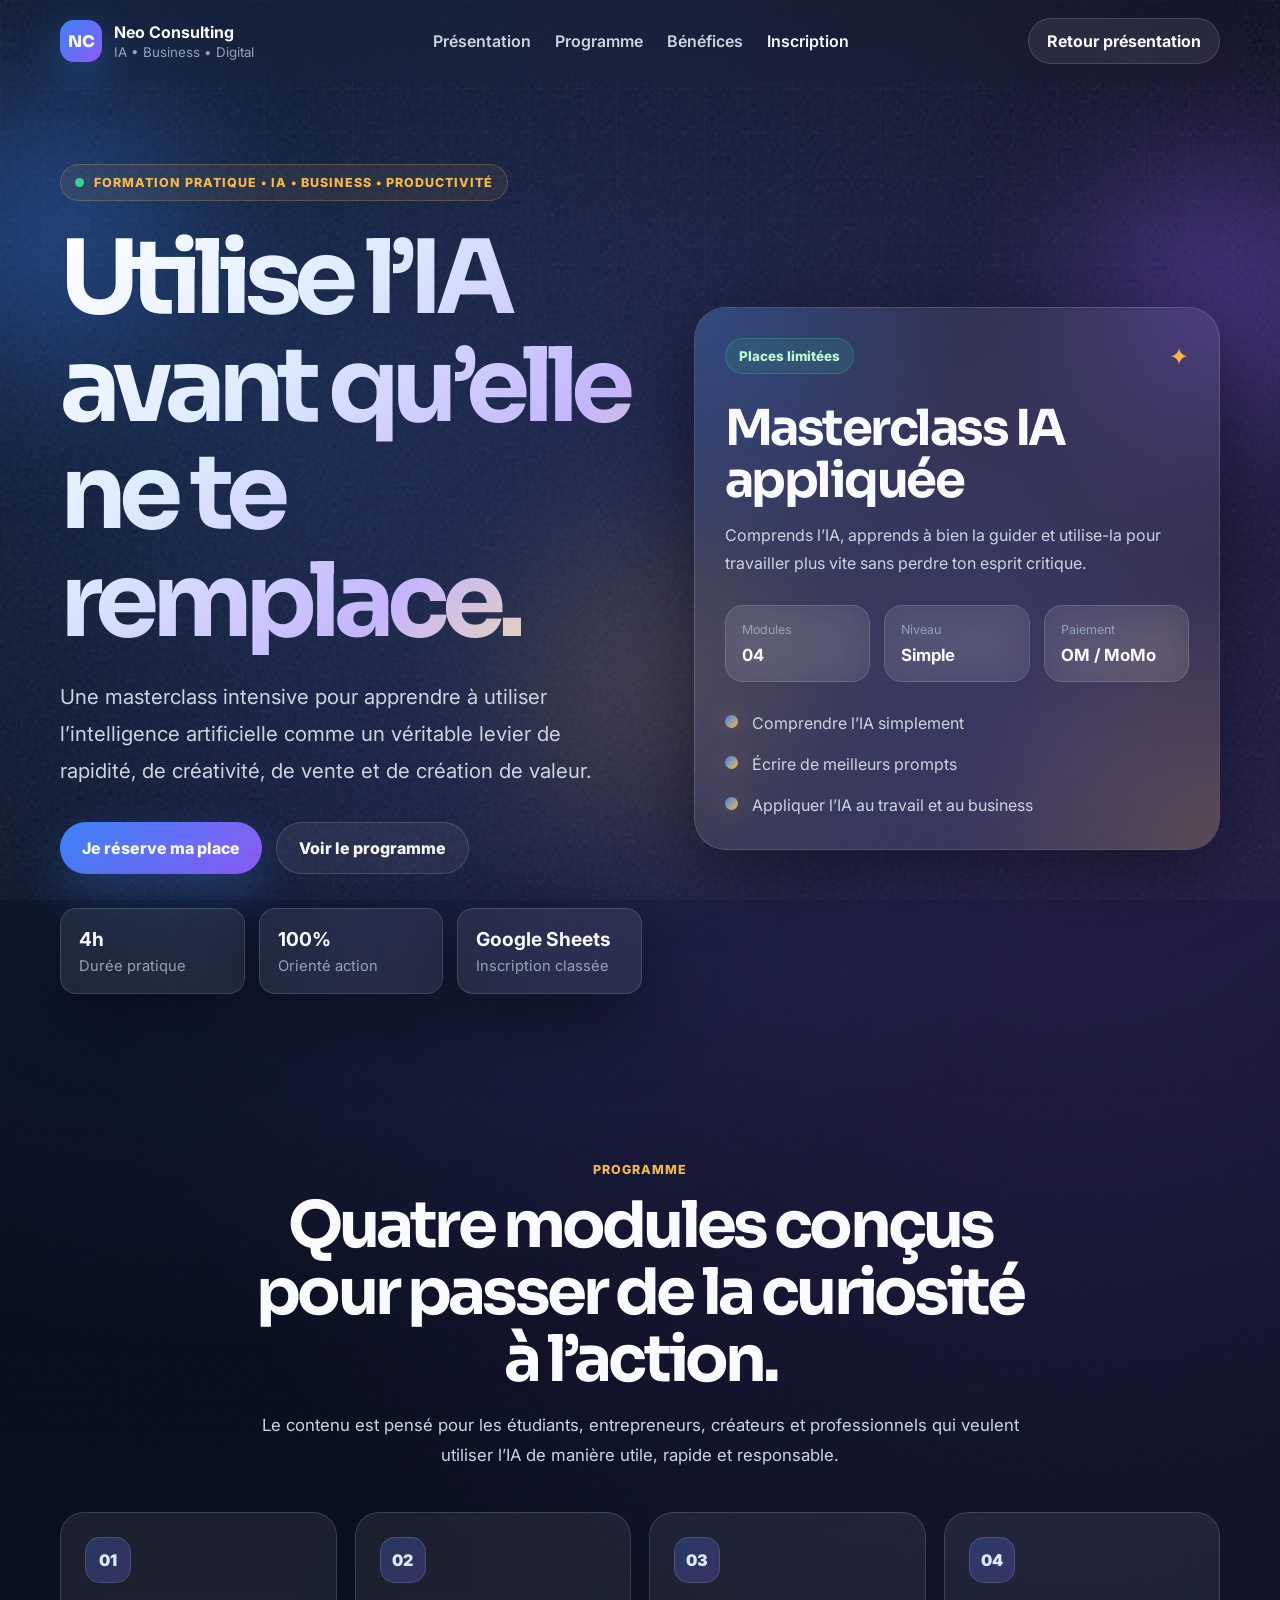
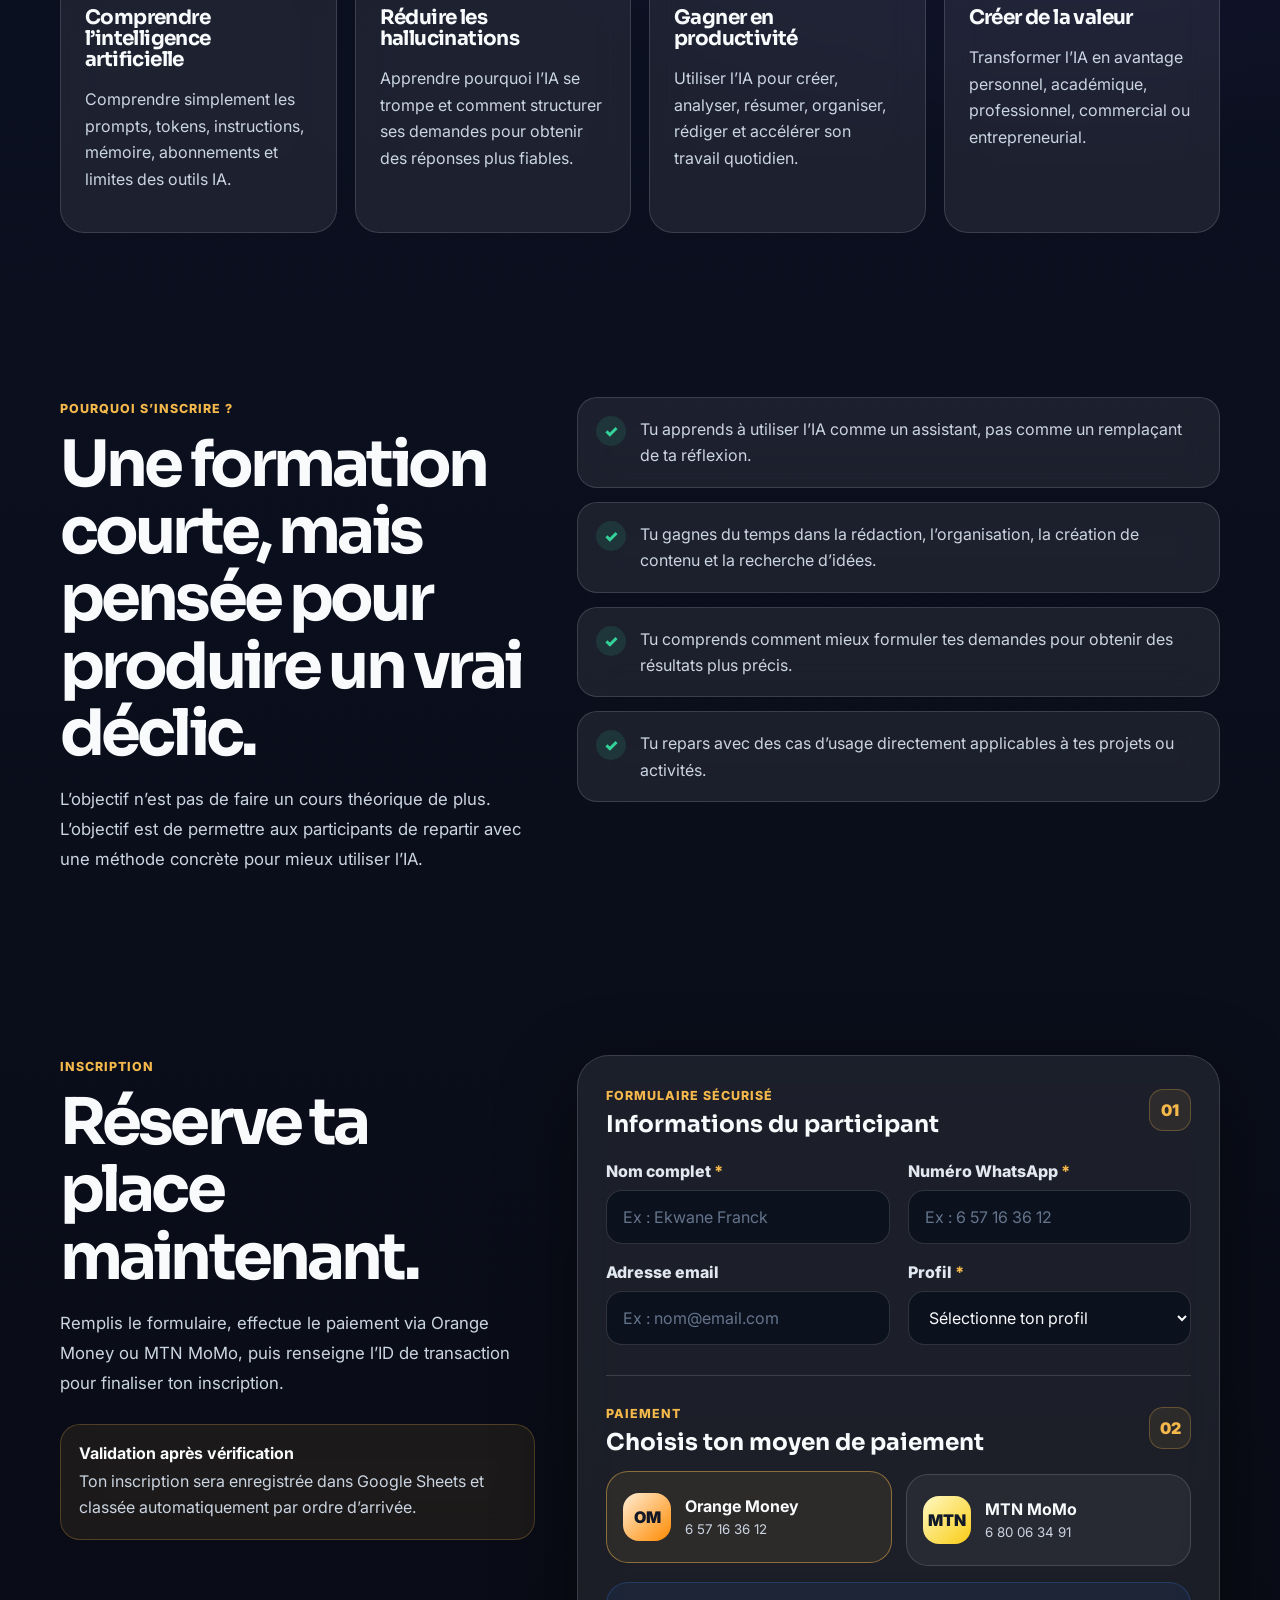
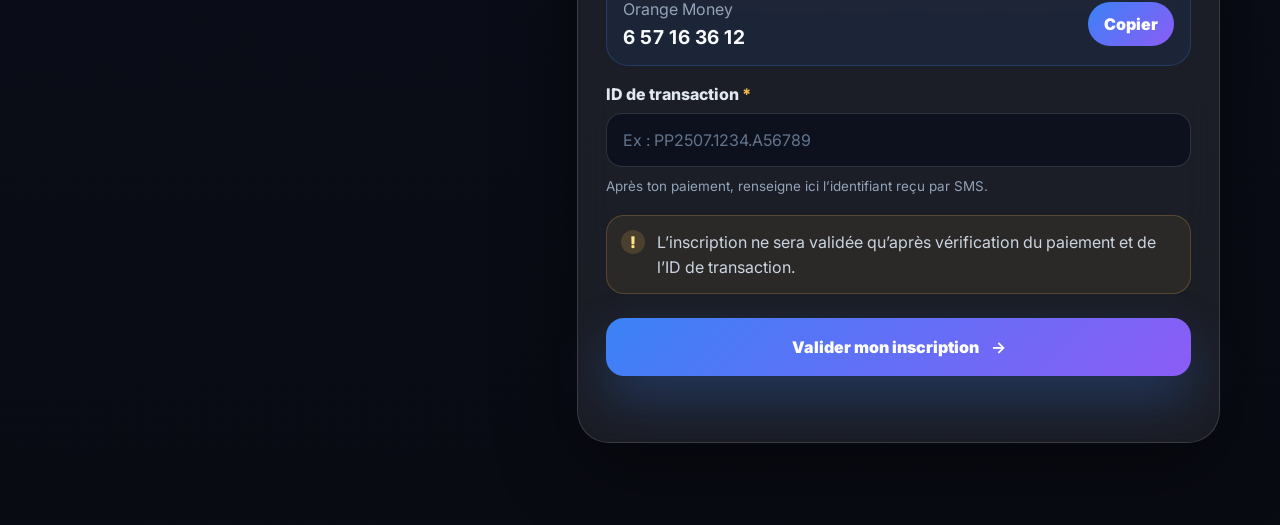
==== inscription.html @ 8761a7e3 "Add files via upload" ====
<!DOCTYPE html>
<html lang="fr">
<head>
  <meta charset="UTF-8" />
  <meta name="viewport" content="width=device-width, initial-scale=1.0" />
  <title>Inscription Neo Consulting — Masterclass IA</title>
  <meta name="description" content="Inscrivez-vous à la masterclass IA pratique pour apprendre à utiliser l’intelligence artificielle comme un outil de productivité, de business et de création de valeur." />
  <link rel="preconnect" href="https://fonts.googleapis.com">
  <link rel="preconnect" href="https://fonts.gstatic.com" crossorigin>
  <link href="https://fonts.googleapis.com/css2?family=Inter:wght@400;500;600;700;800;900&family=Sora:wght@500;600;700;800&display=swap" rel="stylesheet">
  <link rel="stylesheet" href="Style.css" />
</head>
<body>
  <div class="site-noise"></div>
  <div class="orb orb-blue"></div>
  <div class="orb orb-violet"></div>
  <div class="orb orb-gold"></div>

  <header class="nav">
    <a href="#top" class="brand" aria-label="Retour en haut de page">
      <span class="brand-mark">NC</span>
      <span>
        <strong>Neo Consulting</strong>
        <small>IA • Business • Digital</small>
      </span>
    </a>

    <nav class="nav-links" aria-label="Navigation principale">
      <a href="index.html">Présentation</a>
      <a href="index.html#programme">Programme</a>
      <a href="index.html#benefices">Bénéfices</a>
      <a href="inscription.html" class="active">Inscription</a>
    </nav>

    <a href="index.html" class="nav-cta">Retour présentation</a>
  </header>

  <main id="top">
    <section class="hero section">
      <div class="hero-content reveal">
        <div class="eyebrow">
          <span class="pulse-dot"></span>
          Formation pratique • IA • Business • Productivité
        </div>

        <h1>Utilise l’IA avant qu’elle ne te remplace.</h1>

        <p class="hero-lead">
          Une masterclass intensive pour apprendre à utiliser l’intelligence artificielle comme un véritable levier de rapidité, de créativité, de vente et de création de valeur.
        </p>

        <div class="hero-actions">
          <a href="#inscription" class="btn btn-primary">Je réserve ma place</a>
          <a href="#programme" class="btn btn-secondary">Voir le programme</a>
        </div>

        <div class="trust-row" aria-label="Informations principales de la formation">
          <div>
            <strong>4h</strong>
            <span>Durée pratique</span>
          </div>
          <div>
            <strong>100%</strong>
            <span>Orienté action</span>
          </div>
          <div>
            <strong>Google Sheets</strong>
            <span>Inscription classée</span>
          </div>
        </div>
      </div>

      <aside class="hero-card reveal">
        <div class="card-glow"></div>
        <div class="hero-card-header">
          <span class="status-pill">Places limitées</span>
          <span class="spark">✦</span>
        </div>

        <h2>Masterclass IA appliquée</h2>
        <p>Comprends l’IA, apprends à bien la guider et utilise-la pour travailler plus vite sans perdre ton esprit critique.</p>

        <div class="mini-dashboard">
          <div class="metric-card">
            <span>Modules</span>
            <strong>04</strong>
          </div>
          <div class="metric-card">
            <span>Niveau</span>
            <strong>Simple</strong>
          </div>
          <div class="metric-card">
            <span>Paiement</span>
            <strong>OM / MoMo</strong>
          </div>
        </div>

        <div class="timeline">
          <div>
            <span></span>
            <p>Comprendre l’IA simplement</p>
          </div>
          <div>
            <span></span>
            <p>Écrire de meilleurs prompts</p>
          </div>
          <div>
            <span></span>
            <p>Appliquer l’IA au travail et au business</p>
          </div>
        </div>
      </aside>
    </section>

    <section id="programme" class="section reveal">
      <div class="section-heading">
        <span class="section-tag">Programme</span>
        <h2>Quatre modules conçus pour passer de la curiosité à l’action.</h2>
        <p>Le contenu est pensé pour les étudiants, entrepreneurs, créateurs et professionnels qui veulent utiliser l’IA de manière utile, rapide et responsable.</p>
      </div>

      <div class="module-grid">
        <article class="module-card">
          <span class="module-icon">01</span>
          <h3>Comprendre l’intelligence artificielle</h3>
          <p>Comprendre simplement les prompts, tokens, instructions, mémoire, abonnements et limites des outils IA.</p>
        </article>
        <article class="module-card">
          <span class="module-icon">02</span>
          <h3>Réduire les hallucinations</h3>
          <p>Apprendre pourquoi l’IA se trompe et comment structurer ses demandes pour obtenir des réponses plus fiables.</p>
        </article>
        <article class="module-card">
          <span class="module-icon">03</span>
          <h3>Gagner en productivité</h3>
          <p>Utiliser l’IA pour créer, analyser, résumer, organiser, rédiger et accélérer son travail quotidien.</p>
        </article>
        <article class="module-card">
          <span class="module-icon">04</span>
          <h3>Créer de la valeur</h3>
          <p>Transformer l’IA en avantage personnel, académique, professionnel, commercial ou entrepreneurial.</p>
        </article>
      </div>
    </section>

    <section id="benefices" class="section split-section reveal">
      <div>
        <span class="section-tag">Pourquoi s’inscrire ?</span>
        <h2>Une formation courte, mais pensée pour produire un vrai déclic.</h2>
        <p class="muted">
          L’objectif n’est pas de faire un cours théorique de plus. L’objectif est de permettre aux participants de repartir avec une méthode concrète pour mieux utiliser l’IA.
        </p>
      </div>

      <div class="benefit-list">
        <div class="benefit-item">
          <span>✓</span>
          <p>Tu apprends à utiliser l’IA comme un assistant, pas comme un remplaçant de ta réflexion.</p>
        </div>
        <div class="benefit-item">
          <span>✓</span>
          <p>Tu gagnes du temps dans la rédaction, l’organisation, la création de contenu et la recherche d’idées.</p>
        </div>
        <div class="benefit-item">
          <span>✓</span>
          <p>Tu comprends comment mieux formuler tes demandes pour obtenir des résultats plus précis.</p>
        </div>
        <div class="benefit-item">
          <span>✓</span>
          <p>Tu repars avec des cas d’usage directement applicables à tes projets ou activités.</p>
        </div>
      </div>
    </section>

    <section id="inscription" class="section registration-section reveal">
      <div class="registration-copy">
        <span class="section-tag">Inscription</span>
        <h2>Réserve ta place maintenant.</h2>
        <p>
          Remplis le formulaire, effectue le paiement via Orange Money ou MTN MoMo, puis renseigne l’ID de transaction pour finaliser ton inscription.
        </p>

        <div class="security-note">
          <strong>Validation après vérification</strong>
          <span>Ton inscription sera enregistrée dans Google Sheets et classée automatiquement par ordre d’arrivée.</span>
        </div>
      </div>

      <form id="registrationForm" class="form-card" novalidate>
        <div class="form-header">
          <div>
            <span class="form-kicker">Formulaire sécurisé</span>
            <h3>Informations du participant</h3>
          </div>
          <span class="form-step">01</span>
        </div>

        <div class="form-grid">
          <div class="field-group">
            <label for="fullName">Nom complet <span>*</span></label>
            <input type="text" id="fullName" name="fullName" placeholder="Ex : Ekwane Franck" required />
            <small class="error-message">Le nom complet est obligatoire.</small>
          </div>

          <div class="field-group">
            <label for="whatsapp">Numéro WhatsApp <span>*</span></label>
            <input type="tel" id="whatsapp" name="whatsapp" placeholder="Ex : 6 57 16 36 12" required />
            <small class="error-message">Le numéro WhatsApp est obligatoire.</small>
          </div>

          <div class="field-group">
            <label for="email">Adresse email</label>
            <input type="email" id="email" name="email" placeholder="Ex : nom@email.com" />
            <small class="error-message">Entre une adresse email valide.</small>
          </div>

          <div class="field-group">
            <label for="profile">Profil <span>*</span></label>
            <select id="profile" name="profile" required>
              <option value="">Sélectionne ton profil</option>
              <option>Étudiant(e)</option>
              <option>Entrepreneur(e)</option>
              <option>Salarié(e)</option>
              <option>Créateur / créatrice de contenu</option>
              <option>Autre</option>
            </select>
            <small class="error-message">Le profil est obligatoire.</small>
          </div>
        </div>

        <div class="payment-panel">
          <div class="payment-header">
            <div>
              <span class="form-kicker">Paiement</span>
              <h3>Choisis ton moyen de paiement</h3>
            </div>
            <span class="form-step">02</span>
          </div>

          <div class="payment-options" role="radiogroup" aria-label="Mode de paiement">
            <label class="payment-card active" data-provider="Orange Money">
              <input type="radio" name="paymentMethod" value="Orange Money" checked required />
              <span class="payment-logo orange">OM</span>
              <span>
                <strong>Orange Money</strong>
                <small>6 57 16 36 12</small>
              </span>
            </label>

            <label class="payment-card" data-provider="MTN Mobile Money">
              <input type="radio" name="paymentMethod" value="MTN Mobile Money" required />
              <span class="payment-logo mtn">MTN</span>
              <span>
                <strong>MTN MoMo</strong>
                <small>6 80 06 34 91</small>
              </span>
            </label>
          </div>

          <div class="copy-box">
            <div>
              <span id="selectedPaymentName">Orange Money</span>
              <strong id="selectedPaymentNumber">6 57 16 36 12</strong>
            </div>
            <button type="button" id="copyButton" class="copy-btn">Copier</button>
          </div>

          <div class="field-group transaction-field">
            <label for="transactionId">ID de transaction <span>*</span></label>
            <input type="text" id="transactionId" name="transactionId" placeholder="Ex : PP2507.1234.A56789" required />
            <small class="help-text">Après ton paiement, renseigne ici l’identifiant reçu par SMS.</small>
            <small class="error-message">L’ID de transaction est obligatoire pour valider l’inscription.</small>
          </div>

          <input type="hidden" id="paymentNumber" name="paymentNumber" value="6 57 16 36 12" />

          <div class="payment-warning">
            <span>!</span>
            <p>L’inscription ne sera validée qu’après vérification du paiement et de l’ID de transaction.</p>
          </div>
        </div>

        <button type="submit" class="submit-btn">
          <span>Valider mon inscription</span>
          <strong>→</strong>
        </button>

        <p id="formStatus" class="form-status" role="status" aria-live="polite"></p>
      </form>
    </section>
  </main>


  <script src="Config.js"></script>
  <script src="Script.js"></script>
</body>
</html>
---- Style.css ----
/* Neo Consulting — Design premium sombre IA / business */
:root {
  --bg: #070B16;
  --bg-2: #0B1020;
  --panel: rgba(255, 255, 255, 0.075);
  --panel-strong: rgba(255, 255, 255, 0.11);
  --border: rgba(255, 255, 255, 0.14);
  --border-strong: rgba(255, 255, 255, 0.25);
  --text: #F8FAFC;
  --muted: #CBD5E1;
  --soft: #94A3B8;
  --blue: #3B82F6;
  --violet: #8B5CF6;
  --gold: #F5B84B;
  --orange: #FF8A00;
  --yellow: #FACC15;
  --danger: #FB7185;
  --success: #34D399;
  --shadow: 0 24px 80px rgba(0, 0, 0, 0.45);
  --radius-xl: 32px;
  --radius-lg: 24px;
  --radius-md: 16px;
  --max-width: 1160px;
}

* { box-sizing: border-box; }
html { scroll-behavior: smooth; }

body {
  margin: 0;
  font-family: "Inter", system-ui, -apple-system, BlinkMacSystemFont, "Segoe UI", sans-serif;
  background:
    radial-gradient(circle at 20% 10%, rgba(59, 130, 246, 0.22), transparent 28%),
    radial-gradient(circle at 84% 20%, rgba(139, 92, 246, 0.24), transparent 32%),
    linear-gradient(180deg, #070B16 0%, #0B1020 45%, #090B13 100%);
  color: var(--text);
  overflow-x: hidden;
}

body::before {
  content: "";
  position: fixed;
  inset: 0;
  pointer-events: none;
  background-image:
    linear-gradient(rgba(255,255,255,0.025) 1px, transparent 1px),
    linear-gradient(90deg, rgba(255,255,255,0.025) 1px, transparent 1px);
  background-size: 44px 44px;
  mask-image: linear-gradient(to bottom, black, transparent 75%);
}

a { color: inherit; text-decoration: none; }
button, input, select { font: inherit; }

.site-noise {
  position: fixed;
  inset: 0;
  pointer-events: none;
  opacity: 0.08;
  background-image: url("data:image/svg+xml,%3Csvg viewBox='0 0 256 256' xmlns='http://www.w3.org/2000/svg'%3E%3Cfilter id='noiseFilter'%3E%3CfeTurbulence type='fractalNoise' baseFrequency='0.8' numOctaves='3' stitchTiles='stitch'/%3E%3C/filter%3E%3Crect width='100%25' height='100%25' filter='url(%23noiseFilter)'/%3E%3C/svg%3E");
}

.orb {
  position: fixed;
  width: 280px;
  height: 280px;
  border-radius: 999px;
  filter: blur(80px);
  opacity: 0.35;
  pointer-events: none;
}

.orb-blue { top: 90px; left: -90px; background: var(--blue); }
.orb-violet { top: 150px; right: -90px; background: var(--violet); }
.orb-gold { bottom: 80px; left: 40%; background: rgba(245, 184, 75, 0.45); }

.nav {
  position: sticky;
  top: 0;
  z-index: 50;
  max-width: calc(var(--max-width) + 48px);
  margin: 0 auto;
  padding: 18px 24px;
  display: flex;
  align-items: center;
  justify-content: space-between;
  backdrop-filter: blur(18px);
}

.brand { display: inline-flex; align-items: center; gap: 12px; }

.brand-mark {
  width: 42px;
  height: 42px;
  display: grid;
  place-items: center;
  border-radius: 14px;
  background: linear-gradient(135deg, var(--blue), var(--violet));
  box-shadow: 0 14px 40px rgba(59, 130, 246, 0.35);
  font-family: "Sora", sans-serif;
  font-weight: 800;
}

.brand strong, .brand small { display: block; }
.brand small { color: var(--soft); margin-top: 2px; }

.nav-links {
  display: flex;
  align-items: center;
  gap: 24px;
  color: var(--muted);
  font-weight: 600;
}

.nav-links a:hover { color: var(--text); }

.nav-cta {
  padding: 12px 18px;
  border-radius: 999px;
  background: rgba(255, 255, 255, 0.08);
  border: 1px solid var(--border);
  font-weight: 700;
}

.section {
  width: min(var(--max-width), calc(100% - 40px));
  margin: 0 auto;
  padding: 82px 0;
  position: relative;
}

.hero {
  min-height: calc(100vh - 88px);
  display: grid;
  grid-template-columns: 1.05fr 0.95fr;
  gap: 52px;
  align-items: center;
}

.eyebrow, .section-tag, .form-kicker {
  color: var(--gold);
  font-weight: 800;
  letter-spacing: 0.08em;
  text-transform: uppercase;
  font-size: 0.78rem;
}

.eyebrow {
  display: inline-flex;
  align-items: center;
  gap: 10px;
  padding: 10px 14px;
  border: 1px solid rgba(245, 184, 75, 0.25);
  border-radius: 999px;
  background: rgba(245, 184, 75, 0.08);
}

.pulse-dot {
  width: 9px;
  height: 9px;
  border-radius: 999px;
  background: var(--success);
  box-shadow: 0 0 0 rgba(52, 211, 153, 0.65);
  animation: pulse 1.8s infinite;
}

@keyframes pulse {
  0% { box-shadow: 0 0 0 0 rgba(52, 211, 153, 0.55); }
  70% { box-shadow: 0 0 0 12px rgba(52, 211, 153, 0); }
  100% { box-shadow: 0 0 0 0 rgba(52, 211, 153, 0); }
}

h1, h2, h3 {
  font-family: "Sora", "Inter", sans-serif;
  line-height: 1.05;
  margin: 0;
}

h1 {
  font-size: clamp(3rem, 8vw, 6.6rem);
  letter-spacing: -0.075em;
  margin: 24px 0;
  background: linear-gradient(135deg, #ffffff, #dbeafe 36%, #c4b5fd 70%, #fde68a);
  -webkit-background-clip: text;
  color: transparent;
}

.hero-lead {
  font-size: clamp(1.05rem, 2vw, 1.28rem);
  line-height: 1.8;
  color: var(--muted);
  max-width: 660px;
  margin: 0 0 32px;
}

.hero-actions { display: flex; flex-wrap: wrap; gap: 14px; }

.btn {
  display: inline-flex;
  align-items: center;
  justify-content: center;
  min-height: 52px;
  padding: 0 22px;
  border-radius: 999px;
  font-weight: 800;
  transition: transform 0.25s ease, border-color 0.25s ease, background 0.25s ease;
}

.btn:hover, .submit-btn:hover, .copy-btn:hover, .nav-cta:hover { transform: translateY(-2px); }

.btn-primary {
  background: linear-gradient(135deg, var(--blue), var(--violet));
  box-shadow: 0 20px 48px rgba(59, 130, 246, 0.3);
}

.btn-secondary {
  border: 1px solid var(--border);
  background: rgba(255, 255, 255, 0.06);
}

.trust-row {
  display: grid;
  grid-template-columns: repeat(3, minmax(0, 1fr));
  gap: 14px;
  margin-top: 34px;
  max-width: 620px;
}

.trust-row div, .metric-card, .module-card, .form-card, .hero-card, .security-note, .benefit-item {
  border: 1px solid var(--border);
  background: var(--panel);
  backdrop-filter: blur(18px);
  box-shadow: var(--shadow);
}

.trust-row div { padding: 18px; border-radius: var(--radius-md); }
.trust-row strong { display: block; font-size: 1.2rem; }
.trust-row span { color: var(--soft); font-size: 0.92rem; margin-top: 6px; display: block; }

.hero-card {
  position: relative;
  border-radius: var(--radius-xl);
  padding: 30px;
  overflow: hidden;
}

.card-glow {
  position: absolute;
  inset: -1px;
  background:
    radial-gradient(circle at top left, rgba(59, 130, 246, 0.25), transparent 35%),
    radial-gradient(circle at bottom right, rgba(245, 184, 75, 0.18), transparent 35%);
  pointer-events: none;
}

.hero-card > *:not(.card-glow) { position: relative; }

.hero-card-header, .form-header, .payment-header {
  display: flex;
  align-items: center;
  justify-content: space-between;
  gap: 16px;
}

.status-pill {
  padding: 9px 13px;
  border-radius: 999px;
  background: rgba(52, 211, 153, 0.12);
  border: 1px solid rgba(52, 211, 153, 0.24);
  color: #bbf7d0;
  font-weight: 800;
  font-size: 0.84rem;
}

.spark { color: var(--gold); font-size: 1.5rem; }

.hero-card h2 {
  font-size: clamp(2rem, 4vw, 3.1rem);
  letter-spacing: -0.05em;
  margin: 28px 0 14px;
}

.hero-card p { color: var(--muted); line-height: 1.7; }

.mini-dashboard { display: grid; grid-template-columns: repeat(3, 1fr); gap: 14px; margin: 28px 0; }

.metric-card { box-shadow: none; border-radius: 18px; padding: 16px; }
.metric-card span { display: block; color: var(--soft); font-size: 0.78rem; margin-bottom: 8px; }
.metric-card strong { font-size: 1.05rem; }

.timeline { display: grid; gap: 14px; margin-top: 24px; }
.timeline div { display: flex; gap: 14px; align-items: flex-start; }

.timeline span {
  width: 13px;
  height: 13px;
  border-radius: 999px;
  flex: 0 0 auto;
  margin-top: 5px;
  background: linear-gradient(135deg, var(--blue), var(--gold));
  box-shadow: 0 0 24px rgba(245, 184, 75, 0.35);
}

.timeline p { margin: 0; }

.section-heading { text-align: center; max-width: 780px; margin: 0 auto 42px; }

.section-heading h2, .split-section h2, .registration-copy h2 {
  font-size: clamp(2.1rem, 5vw, 4.2rem);
  letter-spacing: -0.06em;
  margin: 14px 0;
}

.section-heading p, .muted, .registration-copy p {
  color: var(--muted);
  line-height: 1.8;
  font-size: 1.05rem;
}

.module-grid { display: grid; grid-template-columns: repeat(4, 1fr); gap: 18px; }

.module-card {
  border-radius: var(--radius-lg);
  padding: 24px;
  min-height: 270px;
  box-shadow: none;
  transition: transform 0.25s ease, border-color 0.25s ease, background 0.25s ease;
}

.module-card:hover {
  transform: translateY(-8px);
  border-color: rgba(245, 184, 75, 0.34);
  background: var(--panel-strong);
}

.module-icon {
  width: 46px;
  height: 46px;
  border-radius: 15px;
  display: grid;
  place-items: center;
  background: linear-gradient(135deg, rgba(59, 130, 246, 0.25), rgba(139, 92, 246, 0.25));
  border: 1px solid var(--border);
  color: #dbeafe;
  font-weight: 900;
  margin-bottom: 24px;
}

.module-card h3 { font-size: 1.25rem; letter-spacing: -0.03em; margin-bottom: 14px; }
.module-card p { color: var(--muted); line-height: 1.65; }

.split-section, .registration-section {
  display: grid;
  grid-template-columns: 0.85fr 1.15fr;
  gap: 42px;
  align-items: start;
}

.benefit-list { display: grid; gap: 14px; }

.benefit-item {
  box-shadow: none;
  border-radius: 20px;
  padding: 18px;
  display: flex;
  gap: 14px;
  align-items: flex-start;
}

.benefit-item span {
  width: 30px;
  height: 30px;
  border-radius: 999px;
  display: grid;
  place-items: center;
  flex: 0 0 auto;
  background: rgba(52, 211, 153, 0.12);
  color: var(--success);
  font-weight: 900;
}

.benefit-item p { color: var(--muted); line-height: 1.65; margin: 0; }

.security-note {
  box-shadow: none;
  margin-top: 26px;
  padding: 18px;
  border-radius: 20px;
  display: grid;
  gap: 6px;
  border-color: rgba(245, 184, 75, 0.24);
  background: rgba(245, 184, 75, 0.075);
}

.security-note span { color: var(--muted); line-height: 1.6; }

.form-card { border-radius: var(--radius-xl); padding: 28px; }

.form-step {
  width: 42px;
  height: 42px;
  border-radius: 14px;
  display: grid;
  place-items: center;
  color: var(--gold);
  border: 1px solid rgba(245, 184, 75, 0.28);
  background: rgba(245, 184, 75, 0.08);
  font-weight: 900;
}

.form-header h3, .payment-header h3 { margin-top: 8px; font-size: 1.45rem; }

.form-grid {
  display: grid;
  grid-template-columns: repeat(2, 1fr);
  gap: 18px;
  margin-top: 24px;
}

.field-group { display: grid; gap: 9px; }
.field-group label { font-weight: 800; color: #e2e8f0; }
.field-group label span { color: var(--gold); }

input, select {
  width: 100%;
  min-height: 54px;
  border-radius: 16px;
  border: 1px solid var(--border);
  background: rgba(8, 13, 27, 0.72);
  color: var(--text);
  padding: 0 16px;
  outline: none;
  transition: border-color 0.2s ease, box-shadow 0.2s ease, background 0.2s ease;
}

input::placeholder { color: #64748b; }

input:focus, select:focus {
  border-color: rgba(59, 130, 246, 0.75);
  box-shadow: 0 0 0 4px rgba(59, 130, 246, 0.14);
  background: rgba(8, 13, 27, 0.95);
}

.field-group.invalid input, .field-group.invalid select {
  border-color: rgba(251, 113, 133, 0.75);
  box-shadow: 0 0 0 4px rgba(251, 113, 133, 0.12);
}

.error-message { color: var(--danger); display: none; font-size: 0.84rem; }
.field-group.invalid .error-message { display: block; }

.help-text { color: var(--soft); font-size: 0.84rem; line-height: 1.55; }

.payment-panel {
  margin-top: 30px;
  padding-top: 26px;
  border-top: 1px solid var(--border);
}

.payment-options { display: grid; grid-template-columns: repeat(2, 1fr); gap: 14px; margin-top: 20px; }

.payment-card {
  min-height: 92px;
  border-radius: 22px;
  border: 1px solid var(--border);
  background: rgba(255, 255, 255, 0.055);
  padding: 16px;
  display: flex;
  align-items: center;
  gap: 14px;
  cursor: pointer;
  transition: transform 0.22s ease, border-color 0.22s ease, background 0.22s ease;
}

.payment-card:hover, .payment-card.active {
  transform: translateY(-3px);
  border-color: rgba(245, 184, 75, 0.48);
  background: rgba(245, 184, 75, 0.08);
}

.payment-card input {
  position: absolute;
  opacity: 0;
  pointer-events: none;
}

.payment-logo {
  width: 48px;
  height: 48px;
  border-radius: 16px;
  display: grid;
  place-items: center;
  font-weight: 900;
  color: #111827;
  flex: 0 0 auto;
}

.payment-logo.orange { background: linear-gradient(135deg, #ffedd5, var(--orange)); }
.payment-logo.mtn { background: linear-gradient(135deg, #fef9c3, var(--yellow)); }

.payment-card strong, .payment-card small { display: block; }
.payment-card small { color: var(--muted); margin-top: 5px; }

.copy-box {
  margin: 16px 0 18px;
  border: 1px solid rgba(59, 130, 246, 0.24);
  background: rgba(59, 130, 246, 0.08);
  border-radius: 22px;
  padding: 16px;
  display: flex;
  align-items: center;
  justify-content: space-between;
  gap: 14px;
}

.copy-box span { color: var(--soft); display: block; margin-bottom: 6px; }
.copy-box strong { font-size: 1.2rem; letter-spacing: 0.03em; }

.copy-btn {
  border: 0;
  border-radius: 999px;
  padding: 12px 16px;
  background: linear-gradient(135deg, var(--blue), var(--violet));
  color: white;
  font-weight: 900;
  cursor: pointer;
  transition: transform 0.22s ease, opacity 0.22s ease;
}

.copy-btn.copied { background: linear-gradient(135deg, var(--success), #22c55e); }
.transaction-field { margin-top: 14px; }

.payment-warning {
  margin: 18px 0 0;
  display: flex;
  gap: 12px;
  align-items: flex-start;
  color: #fde68a;
  background: rgba(245, 184, 75, 0.075);
  border: 1px solid rgba(245, 184, 75, 0.22);
  border-radius: 18px;
  padding: 14px;
}

.payment-warning span {
  width: 24px;
  height: 24px;
  border-radius: 999px;
  display: grid;
  place-items: center;
  background: rgba(245, 184, 75, 0.16);
  font-weight: 900;
  flex: 0 0 auto;
}

.payment-warning p { color: var(--muted); line-height: 1.55; margin: 0; }

.submit-btn {
  margin-top: 24px;
  width: 100%;
  min-height: 58px;
  border: 0;
  border-radius: 18px;
  color: white;
  cursor: pointer;
  font-weight: 900;
  display: flex;
  justify-content: center;
  gap: 12px;
  align-items: center;
  background: linear-gradient(135deg, var(--blue), var(--violet));
  box-shadow: 0 22px 52px rgba(59, 130, 246, 0.28);
  transition: transform 0.22s ease, opacity 0.22s ease;
}

.submit-btn:disabled {
  opacity: 0.55;
  cursor: not-allowed;
  transform: none;
}

.form-status {
  min-height: 24px;
  margin: 14px 0 0;
  color: var(--muted);
  text-align: center;
  line-height: 1.55;
}

.form-status.success { color: var(--success); }
.form-status.error { color: var(--danger); }

.mobile-sticky-cta {
  position: fixed;
  left: 16px;
  right: 16px;
  bottom: 16px;
  z-index: 80;
  display: none;
  min-height: 54px;
  border-radius: 999px;
  align-items: center;
  justify-content: center;
  font-weight: 900;
  background: linear-gradient(135deg, var(--blue), var(--violet));
  box-shadow: 0 18px 40px rgba(0, 0, 0, 0.35);
}

.reveal {
  opacity: 0;
  transform: translateY(28px);
  transition: opacity 0.8s ease, transform 0.8s ease;
}

.reveal.visible { opacity: 1; transform: translateY(0); }

@media (max-width: 980px) {
  .nav-links { display: none; }
  .hero, .split-section, .registration-section { grid-template-columns: 1fr; }
  .hero { min-height: auto; padding-top: 52px; }
  .module-grid { grid-template-columns: repeat(2, 1fr); }
  .hero-card { order: -1; }
}

@media (max-width: 680px) {
  .section {
    width: min(100% - 28px, var(--max-width));
    padding: 56px 0;
  }

  .nav { padding: 14px; }
  .brand small { display: none; }
  .nav-cta { display: none; }

  h1 { font-size: clamp(2.7rem, 16vw, 4.2rem); }

  .trust-row, .mini-dashboard, .form-grid, .payment-options, .module-grid {
    grid-template-columns: 1fr;
  }

  .form-card, .hero-card {
    padding: 22px;
    border-radius: 26px;
  }

  .copy-box {
    align-items: stretch;
    flex-direction: column;
  }

  .copy-btn { width: 100%; }

  .mobile-sticky-cta { display: flex; }
  body { padding-bottom: 78px; }
}


.nav-links a.active { color: var(--text); }
.page-hero { padding-bottom: 30px; }
.compact-heading { max-width: 920px; }
.page-hero h1 { font-size: clamp(2.6rem, 7vw, 5rem); }
.registration-only { padding-top: 30px; }
.final-cta { padding-top: 20px; }
.final-cta-card {
  border-radius: var(--radius-xl);
  padding: clamp(26px, 5vw, 54px);
  text-align: center;
  border: 1px solid var(--border);
  background:
    radial-gradient(circle at top left, rgba(59, 130, 246, 0.18), transparent 36%),
    radial-gradient(circle at bottom right, rgba(245, 184, 75, 0.12), transparent 36%),
    var(--panel);
  backdrop-filter: blur(18px);
  box-shadow: var(--shadow);
}
.final-cta-card h2 {
  font-size: clamp(2.1rem, 5vw, 4.2rem);
  letter-spacing: -0.06em;
  margin: 14px 0;
}
.final-cta-card p {
  color: var(--muted);
  line-height: 1.8;
  font-size: 1.05rem;
  max-width: 700px;
  margin: 0 auto 26px;
}
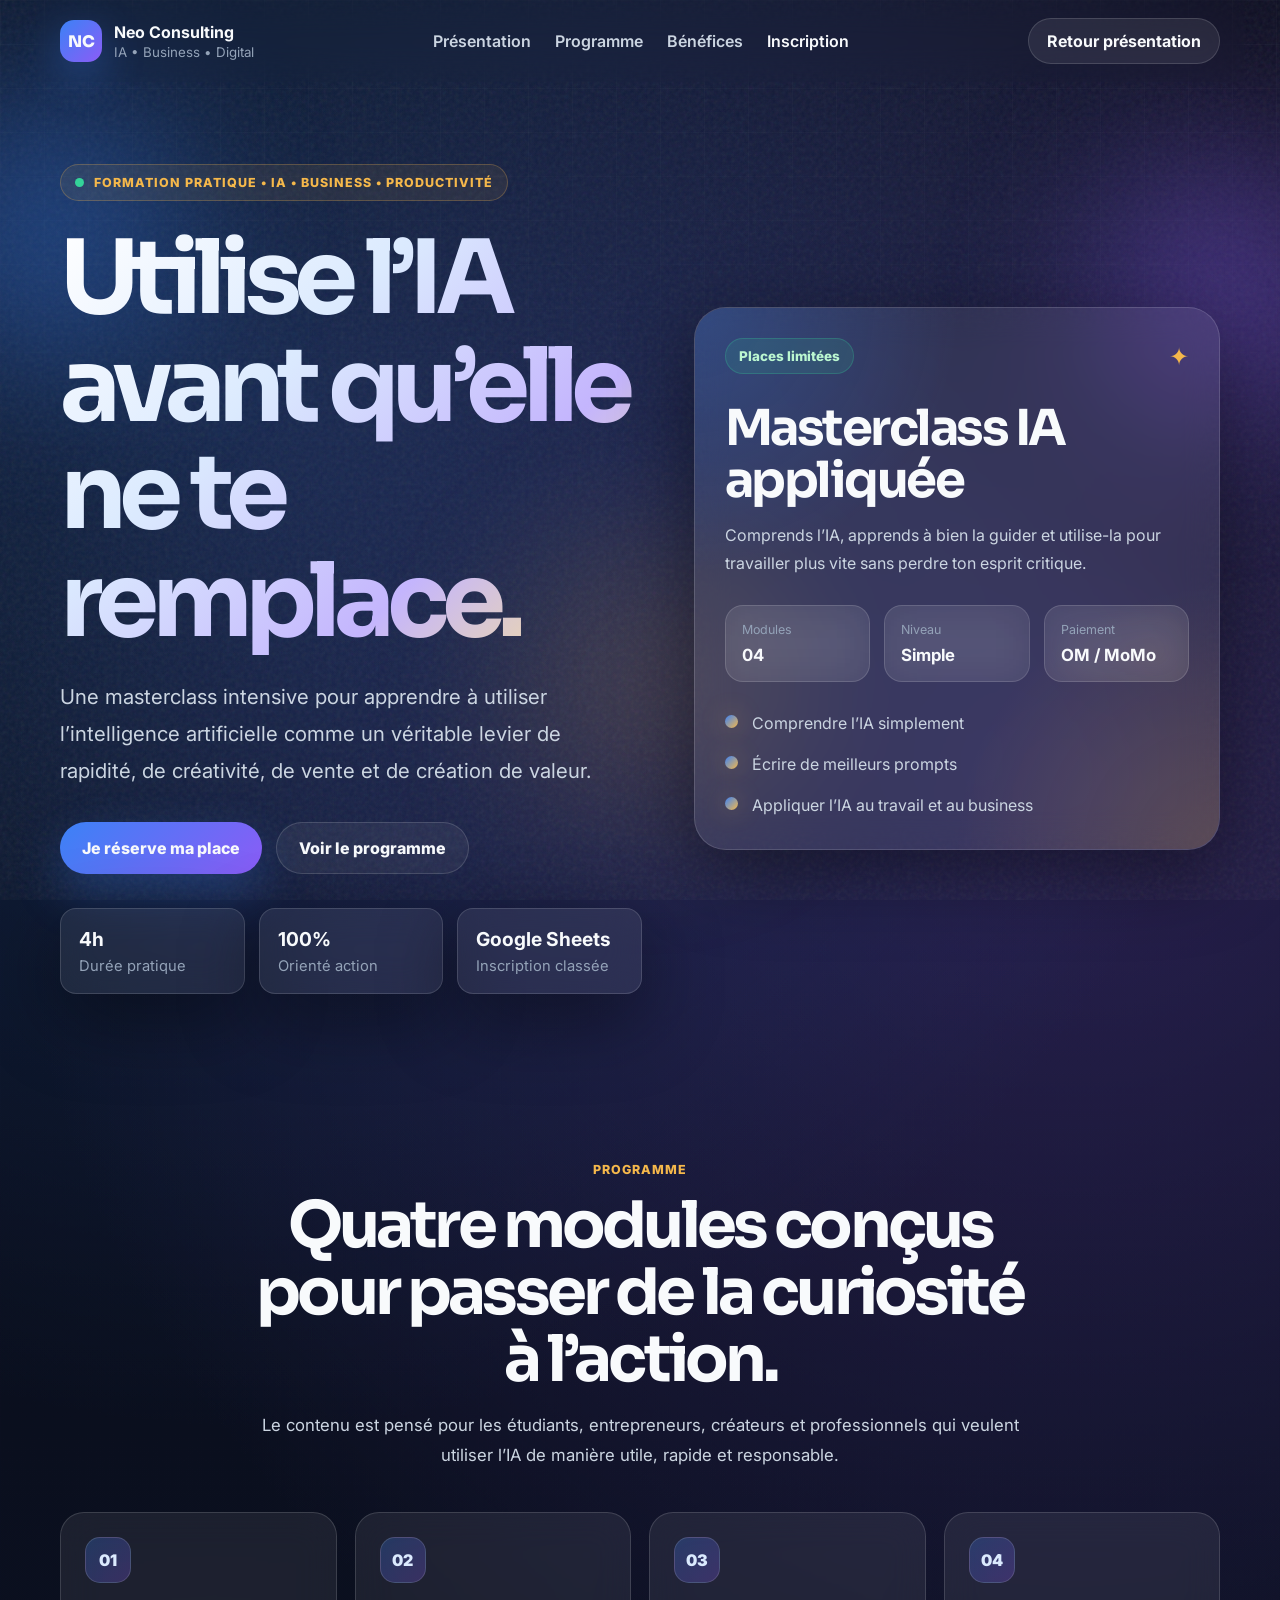
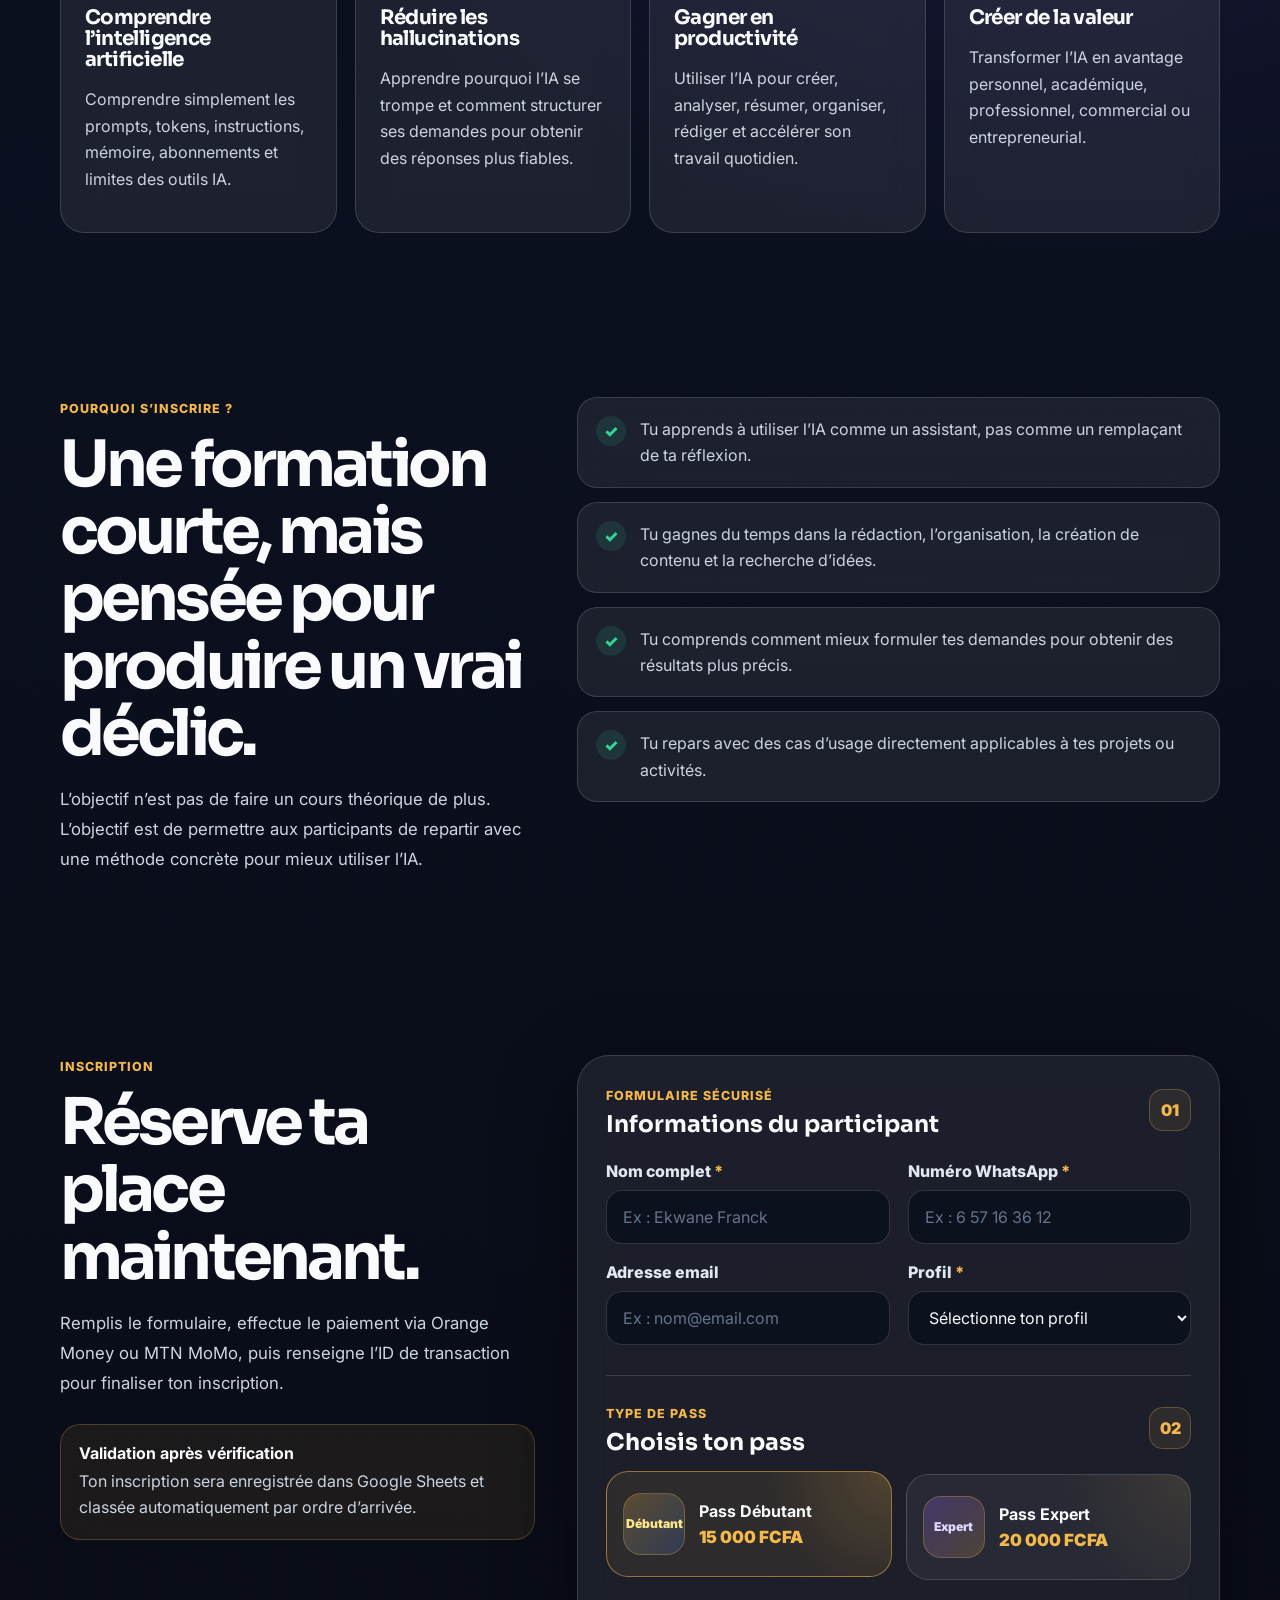
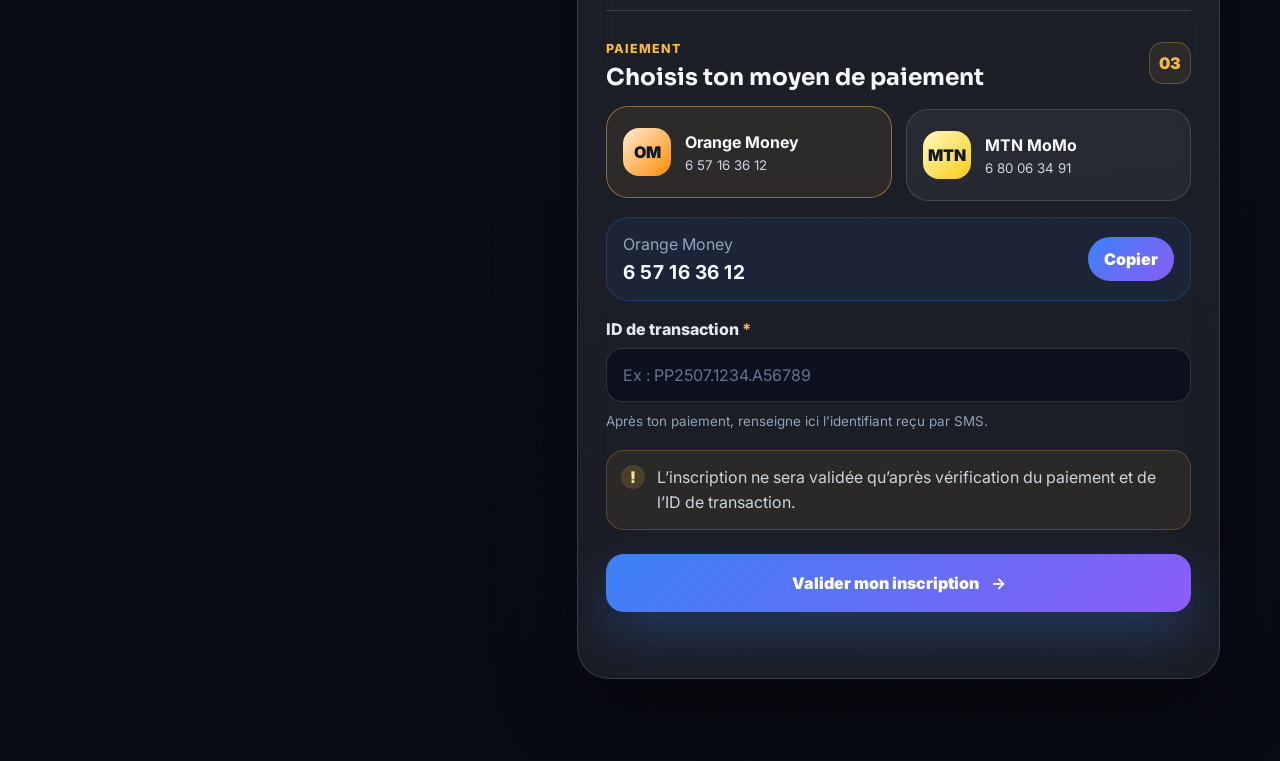
==== commit c6c57dd6: "Add files via upload" ====
--- a/inscription.html
+++ b/inscription.html
@@ -228,13 +228,45 @@
           </div>
         </div>
 
+        <div class="pass-panel">
+          <div class="payment-header">
+            <div>
+              <span class="form-kicker">Type de pass</span>
+              <h3>Choisis ton pass</h3>
+            </div>
+            <span class="form-step">02</span>
+          </div>
+
+          <div class="pass-options" role="radiogroup" aria-label="Type de pass">
+            <label class="pass-card active" data-pass="Débutant">
+              <input type="radio" name="passType" value="Débutant" data-price="15 000 FCFA" checked required />
+              <span class="pass-badge">Débutant</span>
+              <span>
+                <strong>Pass Débutant</strong>
+                <small>15 000 FCFA</small>
+              </span>
+            </label>
+
+            <label class="pass-card" data-pass="Expert">
+              <input type="radio" name="passType" value="Expert" data-price="20 000 FCFA" required />
+              <span class="pass-badge expert">Expert</span>
+              <span>
+                <strong>Pass Expert</strong>
+                <small>20 000 FCFA</small>
+              </span>
+            </label>
+          </div>
+
+          <input type="hidden" id="passPrice" name="passPrice" value="15 000 FCFA" />
+        </div>
+
         <div class="payment-panel">
           <div class="payment-header">
             <div>
               <span class="form-kicker">Paiement</span>
               <h3>Choisis ton moyen de paiement</h3>
             </div>
-            <span class="form-step">02</span>
+            <span class="form-step">03</span>
           </div>
 
           <div class="payment-options" role="radiogroup" aria-label="Mode de paiement">
--- a/Style.css
+++ b/Style.css
@@ -634,7 +634,7 @@
 
   h1 { font-size: clamp(2.7rem, 16vw, 4.2rem); }
 
-  .trust-row, .mini-dashboard, .form-grid, .payment-options, .module-grid {
+  .trust-row, .mini-dashboard, .form-grid, .payment-options, .pass-options, .module-grid {
     grid-template-columns: 1fr;
   }
 
@@ -685,3 +685,87 @@
   max-width: 700px;
   margin: 0 auto 26px;
 }
+
+
+.pass-card small {
+  margin-top: 6px;
+  color: var(--gold);
+  font-size: 1.05rem;
+  font-weight: 900;
+}
+
+
+/* Choix du pass — visible dans le formulaire */
+.pass-panel {
+  margin-top: 30px;
+  padding-top: 26px;
+  border-top: 1px solid var(--border);
+}
+
+.pass-options {
+  display: grid;
+  grid-template-columns: repeat(2, 1fr);
+  gap: 14px;
+  margin-top: 20px;
+}
+
+.pass-card {
+  min-height: 106px;
+  border-radius: 22px;
+  border: 1px solid var(--border);
+  background:
+    radial-gradient(circle at top right, rgba(245, 184, 75, 0.10), transparent 42%),
+    rgba(255, 255, 255, 0.055);
+  padding: 16px;
+  display: flex;
+  align-items: center;
+  gap: 14px;
+  cursor: pointer;
+  transition: transform 0.22s ease, border-color 0.22s ease, background 0.22s ease;
+}
+
+.pass-card:hover,
+.pass-card.active {
+  transform: translateY(-3px);
+  border-color: rgba(245, 184, 75, 0.52);
+  background:
+    radial-gradient(circle at top right, rgba(245, 184, 75, 0.18), transparent 42%),
+    rgba(245, 184, 75, 0.08);
+}
+
+.pass-card input {
+  position: absolute;
+  opacity: 0;
+  pointer-events: none;
+}
+
+.pass-badge {
+  width: 62px;
+  height: 62px;
+  border-radius: 18px;
+  display: grid;
+  place-items: center;
+  background: linear-gradient(135deg, rgba(245, 184, 75, 0.24), rgba(59, 130, 246, 0.20));
+  border: 1px solid rgba(245, 184, 75, 0.26);
+  color: #fde68a;
+  font-weight: 900;
+  font-size: 0.76rem;
+  flex: 0 0 auto;
+}
+
+.pass-badge.expert {
+  background: linear-gradient(135deg, rgba(139, 92, 246, 0.28), rgba(245, 184, 75, 0.18));
+  color: #ddd6fe;
+}
+
+.pass-card strong,
+.pass-card small {
+  display: block;
+}
+
+.pass-card small {
+  margin-top: 6px;
+  color: var(--gold);
+  font-size: 1.05rem;
+  font-weight: 900;
+}
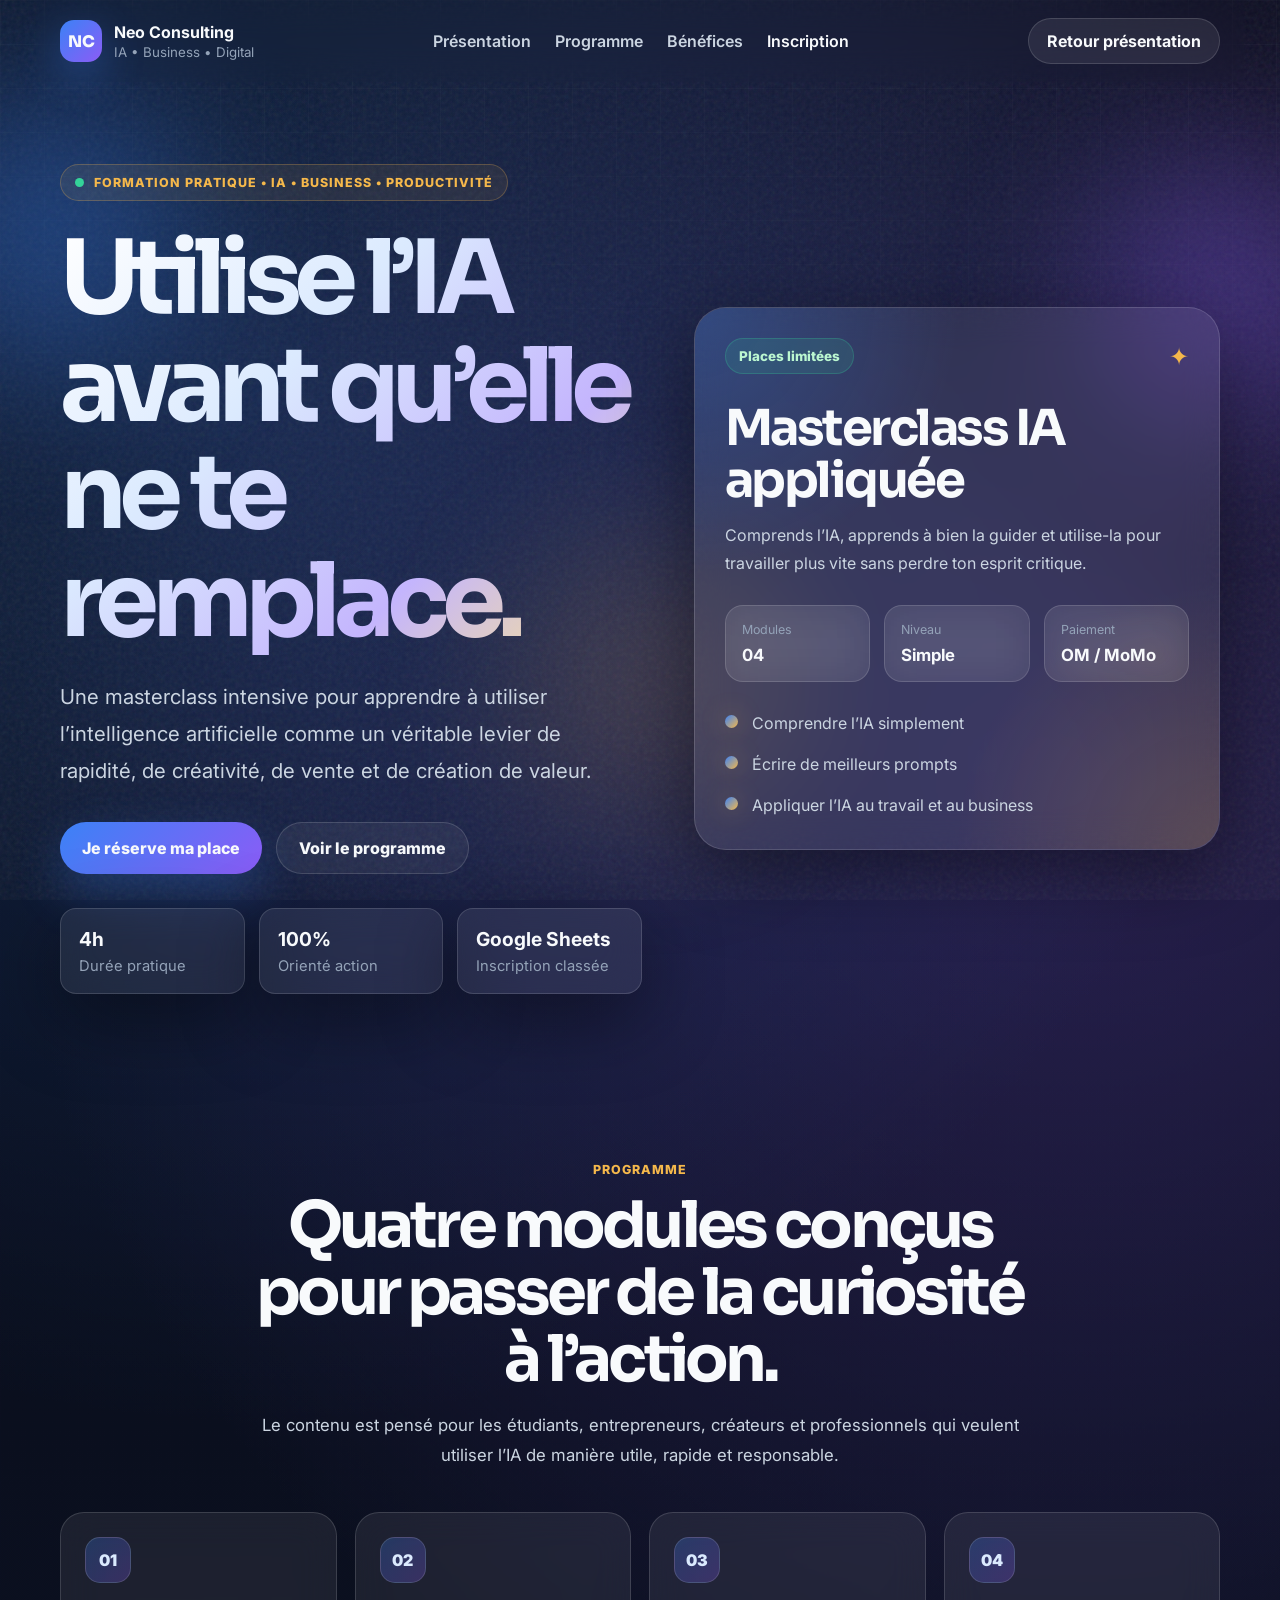
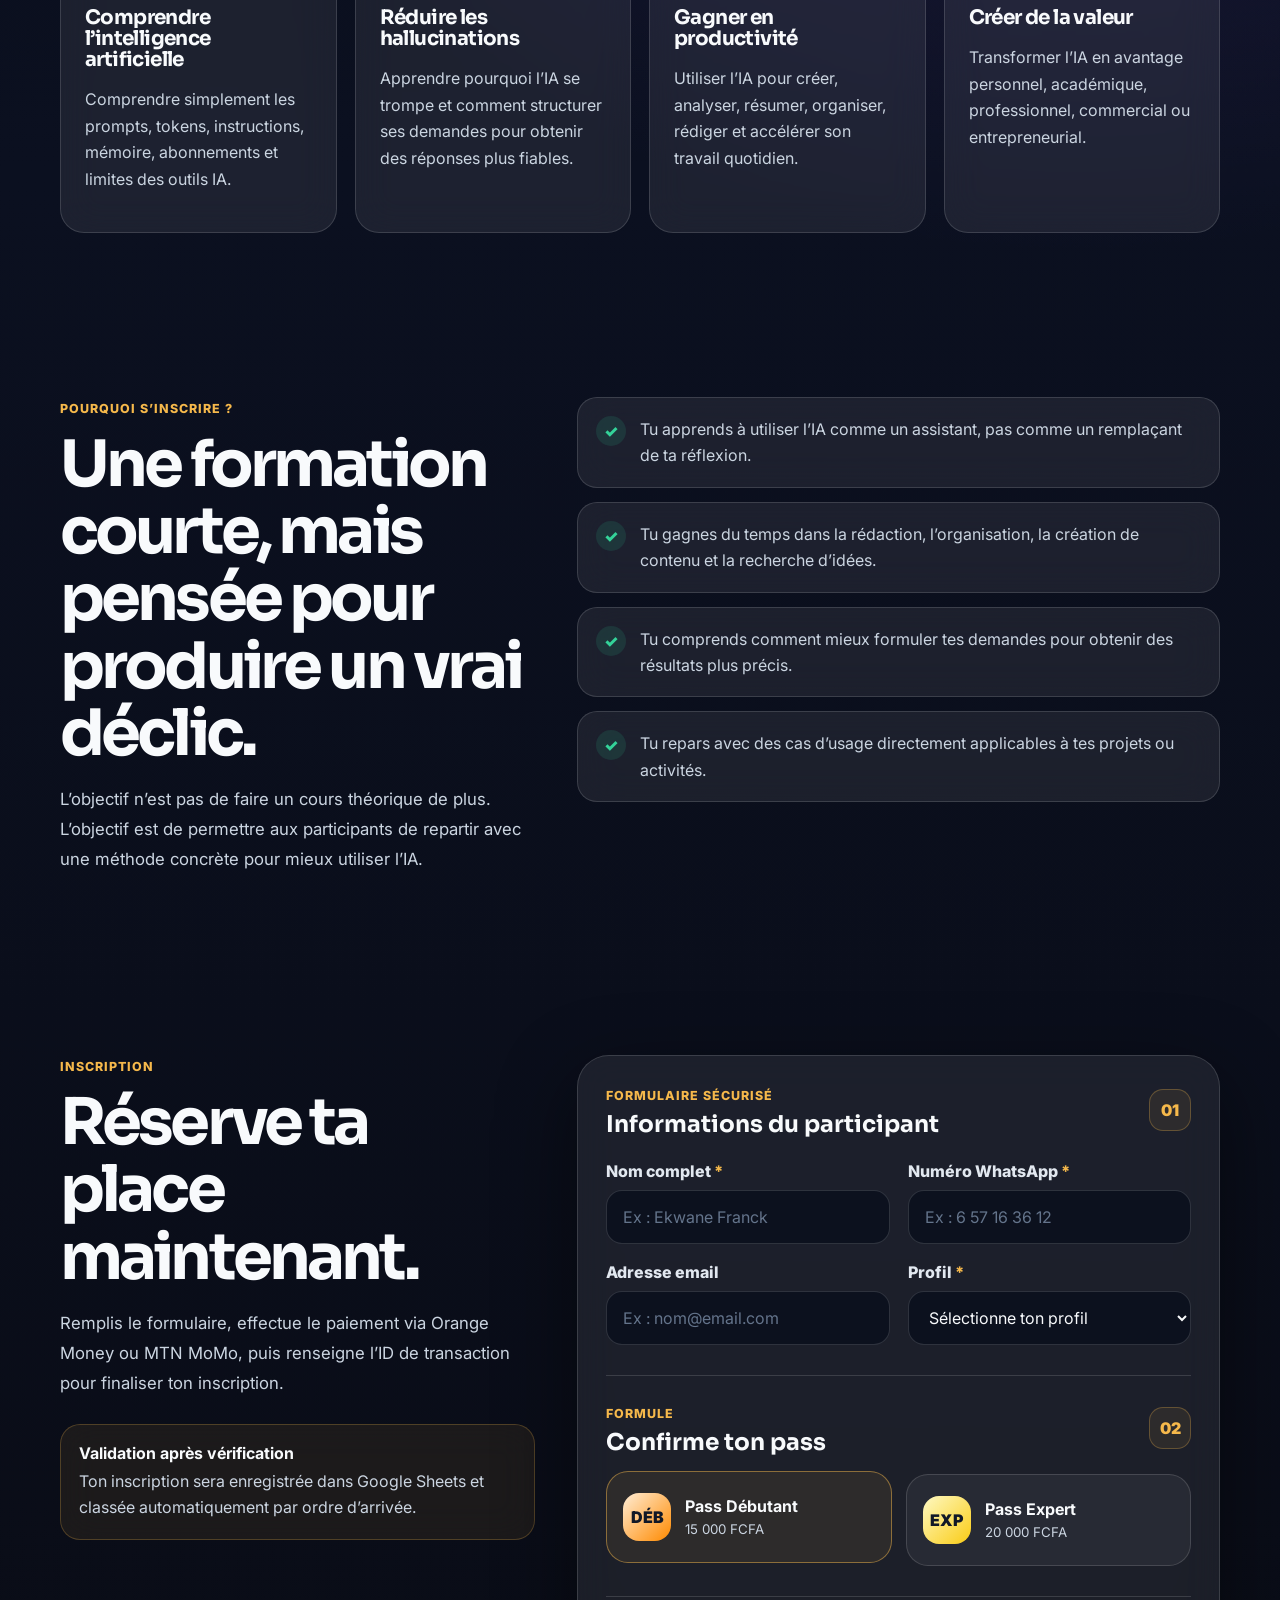
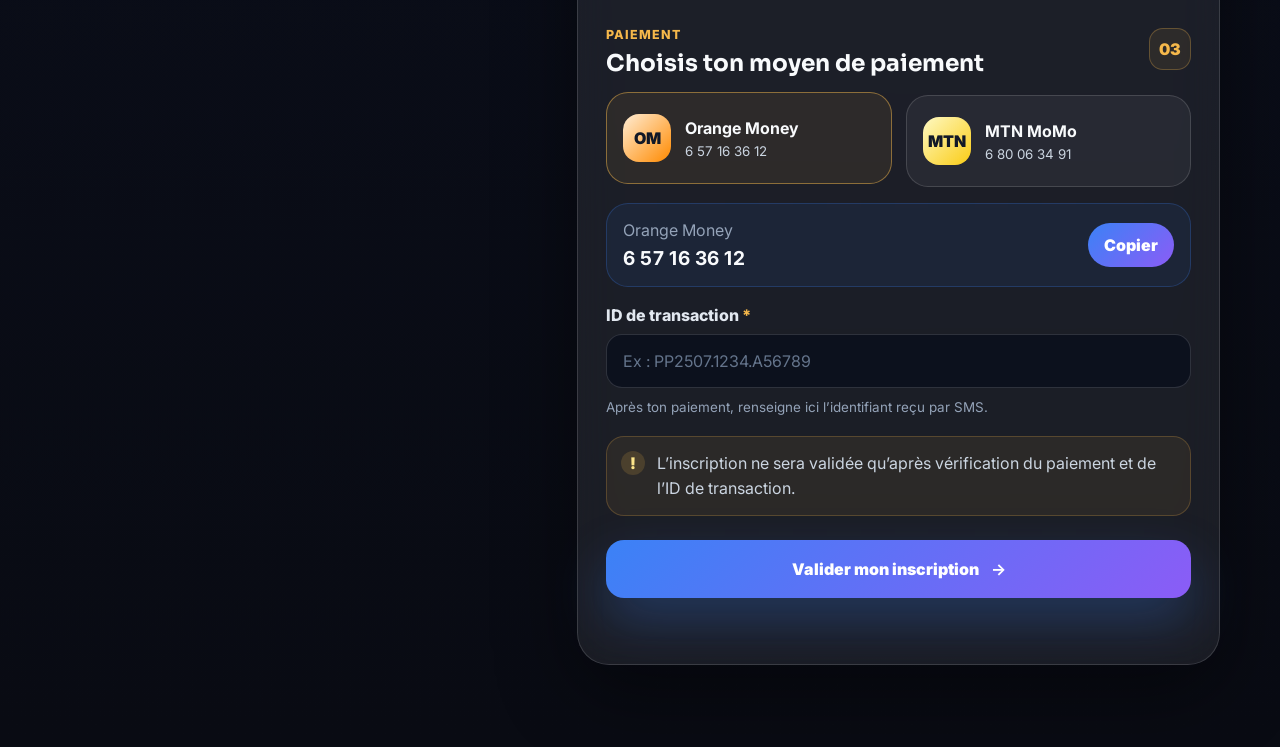
==== commit 19bfc27c: "Add files via upload" ====
--- a/inscription.html
+++ b/inscription.html
@@ -228,36 +228,34 @@
           </div>
         </div>
 
-        <div class="pass-panel">
+        <div class="payment-panel">
           <div class="payment-header">
             <div>
-              <span class="form-kicker">Type de pass</span>
-              <h3>Choisis ton pass</h3>
+              <span class="form-kicker">Formule</span>
+              <h3>Confirme ton pass</h3>
             </div>
             <span class="form-step">02</span>
           </div>
 
-          <div class="pass-options" role="radiogroup" aria-label="Type de pass">
-            <label class="pass-card active" data-pass="Débutant">
-              <input type="radio" name="passType" value="Débutant" data-price="15 000 FCFA" checked required />
-              <span class="pass-badge">Débutant</span>
+          <div class="payment-options" role="radiogroup" aria-label="Pass choisi">
+            <label class="pass-card active" data-provider="Débutant">
+              <input type="radio" name="pass" value="Débutant (15 000 FCFA)" checked required />
+              <span class="payment-logo orange">DÉB</span>
               <span>
                 <strong>Pass Débutant</strong>
                 <small>15 000 FCFA</small>
               </span>
             </label>
 
-            <label class="pass-card" data-pass="Expert">
-              <input type="radio" name="passType" value="Expert" data-price="20 000 FCFA" required />
-              <span class="pass-badge expert">Expert</span>
+            <label class="pass-card" data-provider="Expert">
+              <input type="radio" name="pass" value="Expert (20 000 FCFA)" required />
+              <span class="payment-logo mtn">EXP</span>
               <span>
                 <strong>Pass Expert</strong>
                 <small>20 000 FCFA</small>
               </span>
             </label>
           </div>
-
-          <input type="hidden" id="passPrice" name="passPrice" value="15 000 FCFA" />
         </div>
 
         <div class="payment-panel">
--- a/Style.css
+++ b/Style.css
@@ -459,7 +459,7 @@
 
 .payment-options { display: grid; grid-template-columns: repeat(2, 1fr); gap: 14px; margin-top: 20px; }
 
-.payment-card {
+.payment-card, .pass-card {
   min-height: 92px;
   border-radius: 22px;
   border: 1px solid var(--border);
@@ -472,13 +472,13 @@
   transition: transform 0.22s ease, border-color 0.22s ease, background 0.22s ease;
 }
 
-.payment-card:hover, .payment-card.active {
+.payment-card:hover, .payment-card.active, .pass-card:hover, .pass-card.active {
   transform: translateY(-3px);
   border-color: rgba(245, 184, 75, 0.48);
   background: rgba(245, 184, 75, 0.08);
 }
 
-.payment-card input {
+.payment-card input, .pass-card input {
   position: absolute;
   opacity: 0;
   pointer-events: none;
@@ -498,8 +498,8 @@
 .payment-logo.orange { background: linear-gradient(135deg, #ffedd5, var(--orange)); }
 .payment-logo.mtn { background: linear-gradient(135deg, #fef9c3, var(--yellow)); }
 
-.payment-card strong, .payment-card small { display: block; }
-.payment-card small { color: var(--muted); margin-top: 5px; }
+.payment-card strong, .payment-card small, .pass-card strong, .pass-card small { display: block; }
+.payment-card small, .pass-card small { color: var(--muted); margin-top: 5px; }
 
 .copy-box {
   margin: 16px 0 18px;
@@ -634,7 +634,7 @@
 
   h1 { font-size: clamp(2.7rem, 16vw, 4.2rem); }
 
-  .trust-row, .mini-dashboard, .form-grid, .payment-options, .pass-options, .module-grid {
+  .trust-row, .mini-dashboard, .form-grid, .payment-options, .module-grid {
     grid-template-columns: 1fr;
   }
 
@@ -685,87 +685,3 @@
   max-width: 700px;
   margin: 0 auto 26px;
 }
-
-
-.pass-card small {
-  margin-top: 6px;
-  color: var(--gold);
-  font-size: 1.05rem;
-  font-weight: 900;
-}
-
-
-/* Choix du pass — visible dans le formulaire */
-.pass-panel {
-  margin-top: 30px;
-  padding-top: 26px;
-  border-top: 1px solid var(--border);
-}
-
-.pass-options {
-  display: grid;
-  grid-template-columns: repeat(2, 1fr);
-  gap: 14px;
-  margin-top: 20px;
-}
-
-.pass-card {
-  min-height: 106px;
-  border-radius: 22px;
-  border: 1px solid var(--border);
-  background:
-    radial-gradient(circle at top right, rgba(245, 184, 75, 0.10), transparent 42%),
-    rgba(255, 255, 255, 0.055);
-  padding: 16px;
-  display: flex;
-  align-items: center;
-  gap: 14px;
-  cursor: pointer;
-  transition: transform 0.22s ease, border-color 0.22s ease, background 0.22s ease;
-}
-
-.pass-card:hover,
-.pass-card.active {
-  transform: translateY(-3px);
-  border-color: rgba(245, 184, 75, 0.52);
-  background:
-    radial-gradient(circle at top right, rgba(245, 184, 75, 0.18), transparent 42%),
-    rgba(245, 184, 75, 0.08);
-}
-
-.pass-card input {
-  position: absolute;
-  opacity: 0;
-  pointer-events: none;
-}
-
-.pass-badge {
-  width: 62px;
-  height: 62px;
-  border-radius: 18px;
-  display: grid;
-  place-items: center;
-  background: linear-gradient(135deg, rgba(245, 184, 75, 0.24), rgba(59, 130, 246, 0.20));
-  border: 1px solid rgba(245, 184, 75, 0.26);
-  color: #fde68a;
-  font-weight: 900;
-  font-size: 0.76rem;
-  flex: 0 0 auto;
-}
-
-.pass-badge.expert {
-  background: linear-gradient(135deg, rgba(139, 92, 246, 0.28), rgba(245, 184, 75, 0.18));
-  color: #ddd6fe;
-}
-
-.pass-card strong,
-.pass-card small {
-  display: block;
-}
-
-.pass-card small {
-  margin-top: 6px;
-  color: var(--gold);
-  font-size: 1.05rem;
-  font-weight: 900;
-}
